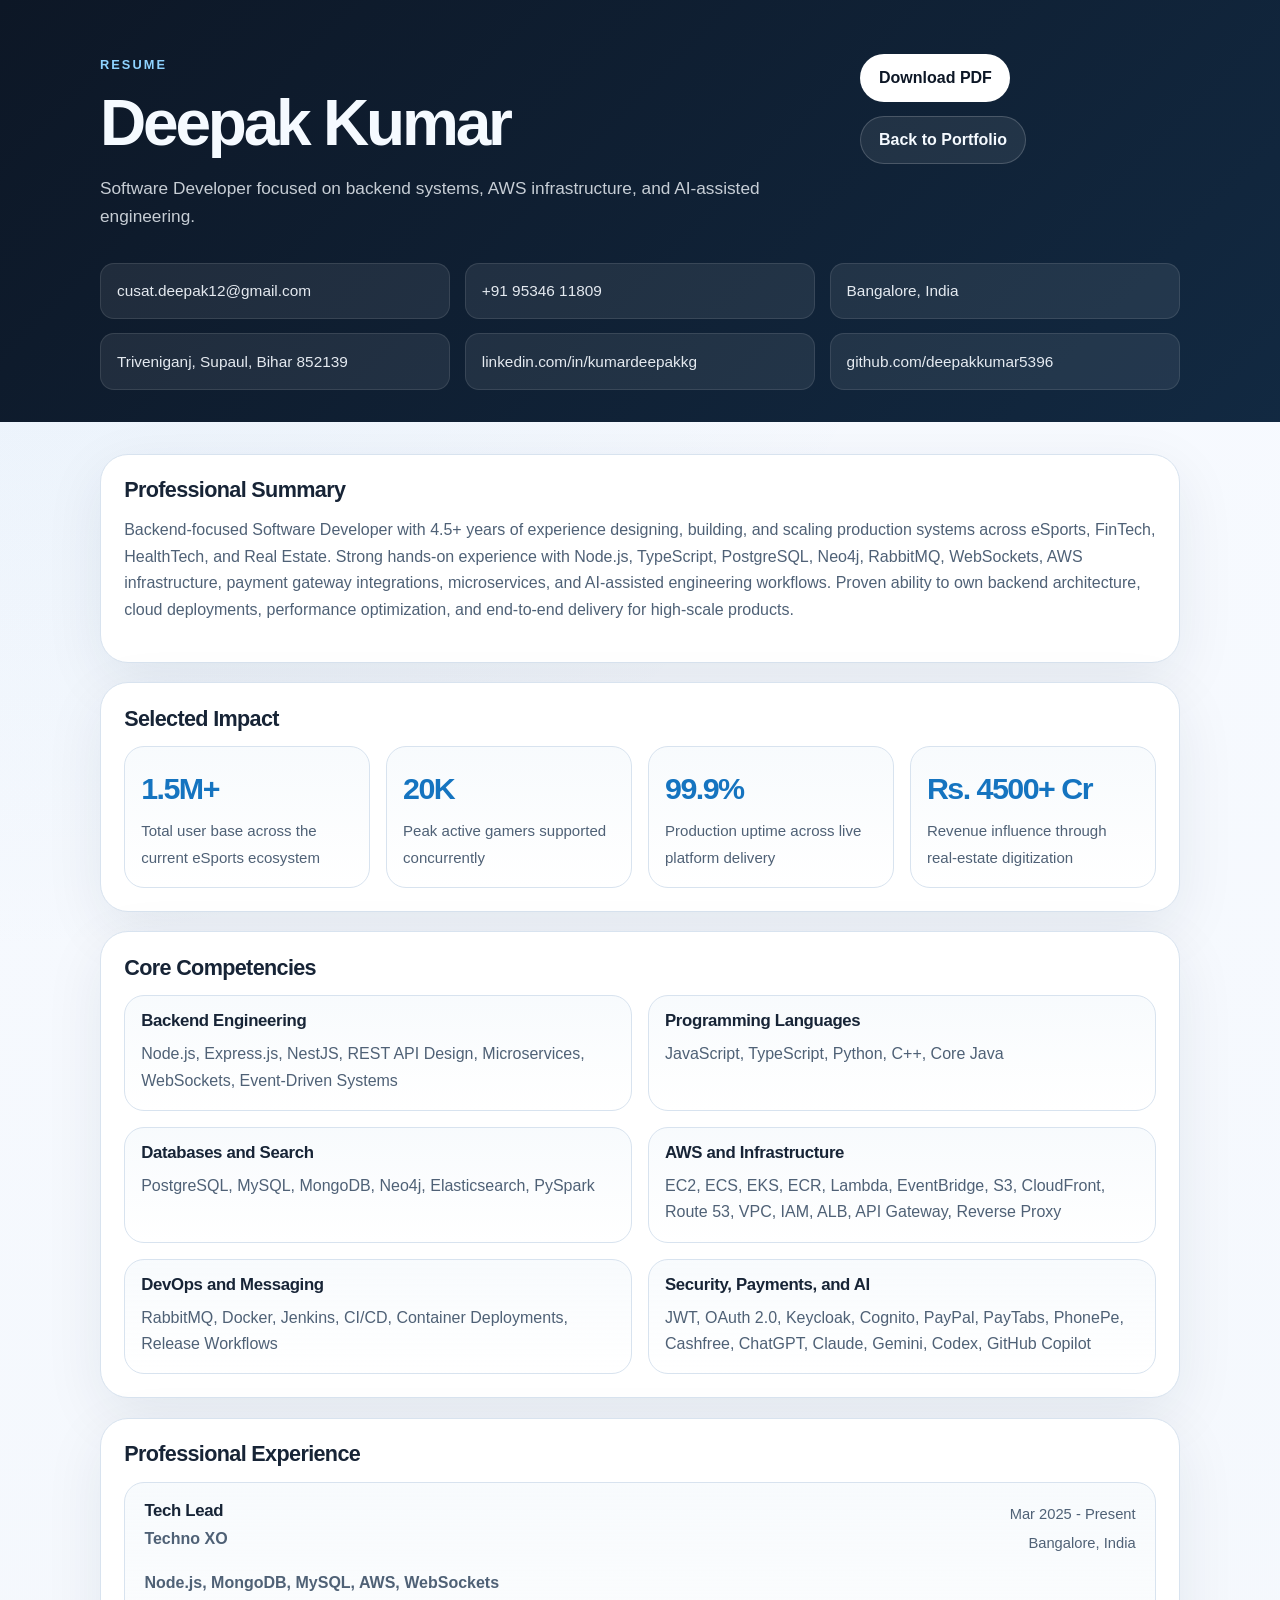
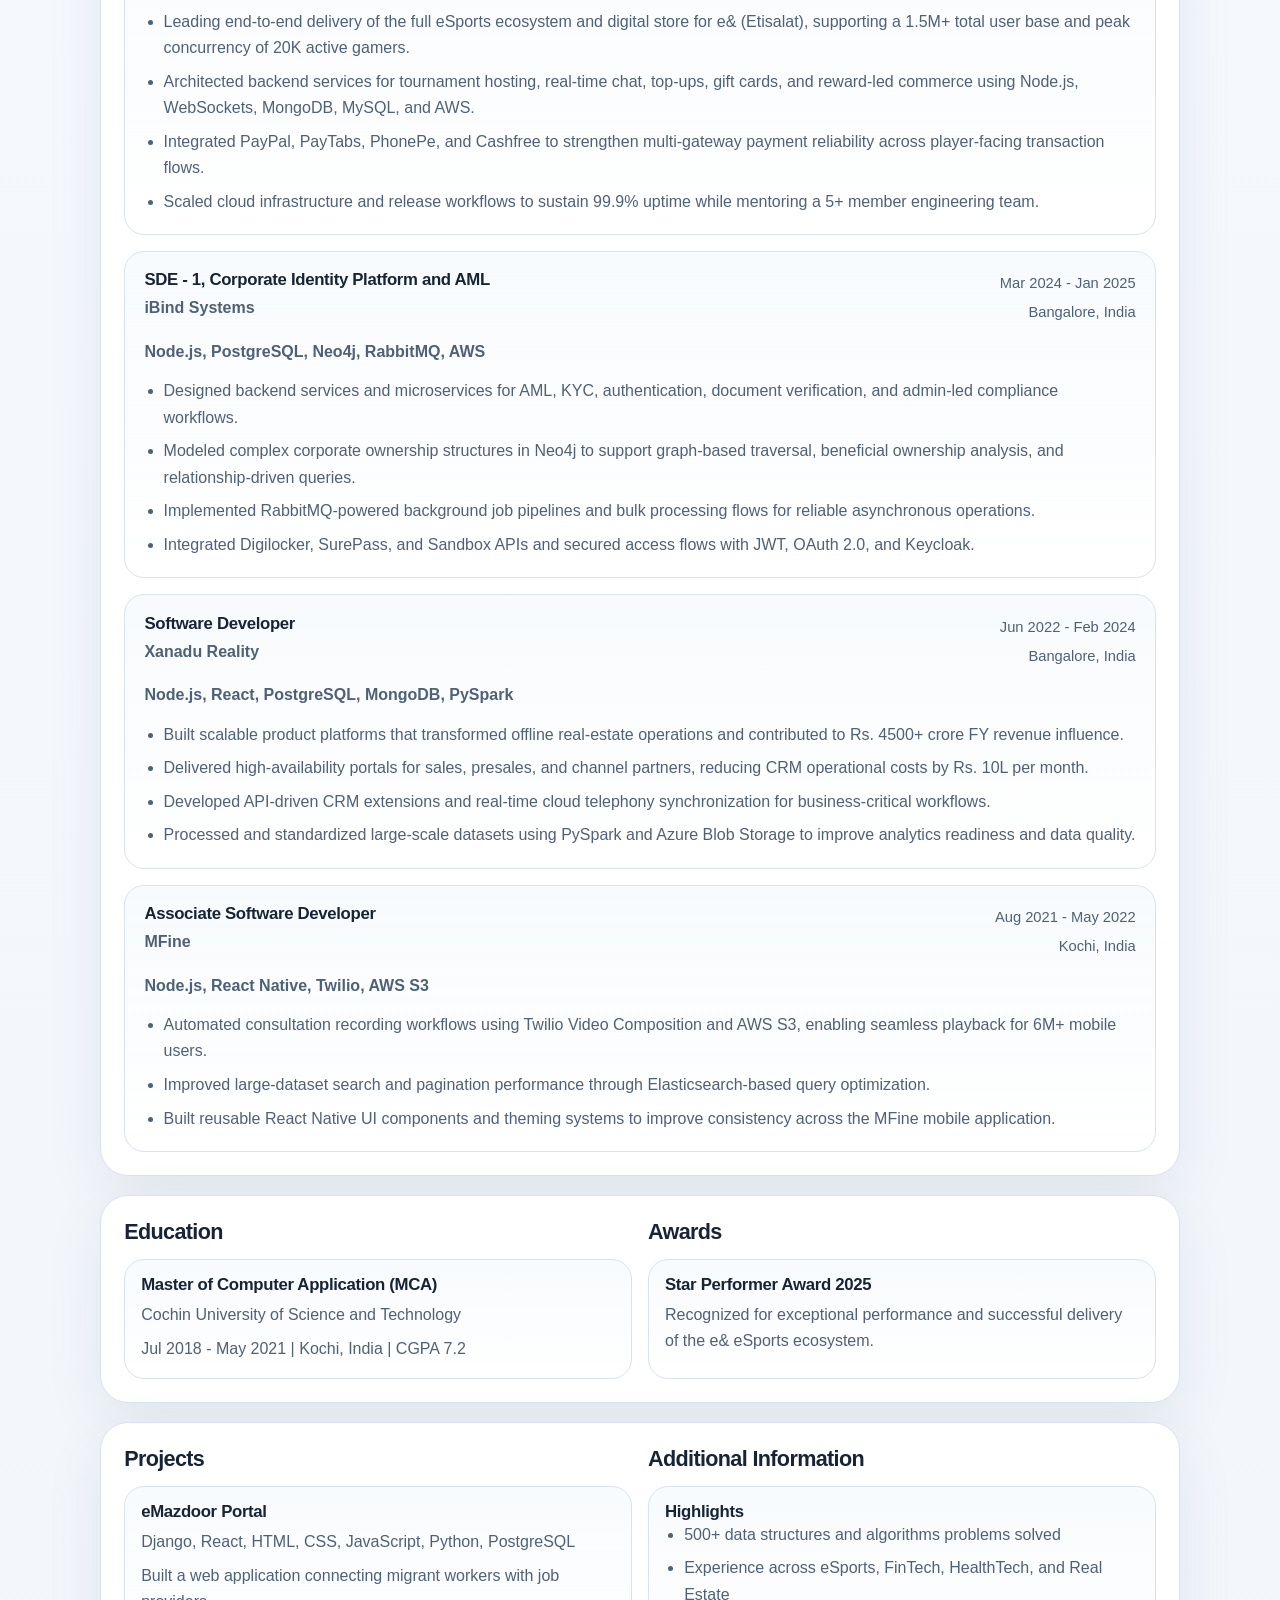
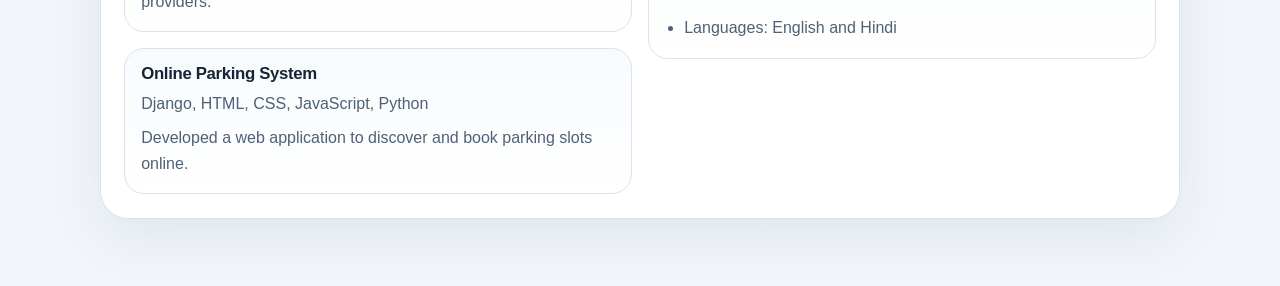
==== resume.html @ e050c7bc "Initial portfolio commit" ====
<!DOCTYPE html>
<html lang="en">
<head>
  <meta charset="UTF-8">
  <meta name="viewport" content="width=device-width, initial-scale=1.0">
  <title>Deepak Kumar Resume | Backend Developer | Node.js, AWS, Microservices</title>
  <meta
    name="description"
    content="Resume of Deepak Kumar, a backend-focused software developer with 4.5+ years of experience in Node.js, TypeScript, AWS, PostgreSQL, Neo4j, RabbitMQ, WebSockets, microservices, payments, and AI-assisted engineering workflows."
  >
  <meta
    name="keywords"
    content="Deepak Kumar resume, backend developer resume, Node.js developer, TypeScript developer, AWS engineer, microservices, PostgreSQL, Neo4j, RabbitMQ, WebSockets, Bangalore software developer, AI-assisted engineering"
  >
  <meta name="robots" content="index,follow">
  <meta name="theme-color" content="#0d1726">
  <meta property="og:title" content="Deepak Kumar Resume | Backend Developer | Node.js, AWS, Microservices">
  <meta
    property="og:description"
    content="Backend-focused software developer with 4.5+ years of experience across eSports, FinTech, HealthTech, and Real Estate."
  >
  <meta property="og:type" content="profile">
  <link rel="icon" type="image/svg+xml" href="favicon.svg">
  <link rel="stylesheet" href="resume.css">
  <script type="application/ld+json">
    {
      "@context": "https://schema.org",
      "@type": "Person",
      "name": "Deepak Kumar",
      "jobTitle": "Software Developer",
      "description": "Backend-focused software developer with 4.5+ years of experience in Node.js, AWS, PostgreSQL, Neo4j, RabbitMQ, WebSockets, microservices, payment systems, and AI-assisted engineering workflows.",
      "email": "mailto:cusat.deepak12@gmail.com",
      "telephone": "+91-9534611809",
      "address": {
        "@type": "PostalAddress",
        "addressLocality": "Triveniganj",
        "addressRegion": "Bihar",
        "postalCode": "852139",
        "addressCountry": "India"
      },
      "sameAs": [
        "https://www.linkedin.com/in/kumardeepakkg/",
        "https://github.com/deepakkumar5396"
      ],
      "knowsAbout": [
        "Node.js",
        "TypeScript",
        "AWS",
        "PostgreSQL",
        "Neo4j",
        "RabbitMQ",
        "WebSockets",
        "Microservices",
        "Payment Gateway Integration",
        "AI Developer Tools"
      ]
    }
  </script>
</head>
<body>
  <header class="resume-hero">
    <div class="shell">
      <div class="hero-top">
        <div>
          <p class="eyebrow">Resume</p>
          <h1>Deepak Kumar</h1>
          <p class="role-line">Software Developer focused on backend systems, AWS infrastructure, and AI-assisted engineering.</p>
        </div>

        <div class="hero-actions">
          <a class="button button-primary" href="Deepak_Kumar_Resume.pdf" download>Download PDF</a>
          <a class="button button-secondary" href="index.html">Back to Portfolio</a>
        </div>
      </div>

      <div class="contact-grid">
        <a href="mailto:cusat.deepak12@gmail.com">cusat.deepak12@gmail.com</a>
        <a href="tel:+919534611809">+91 95346 11809</a>
        <span>Bangalore, India</span>
        <span>Triveniganj, Supaul, Bihar 852139</span>
        <a href="https://www.linkedin.com/in/kumardeepakkg/" target="_blank" rel="noreferrer">linkedin.com/in/kumardeepakkg</a>
        <a href="https://github.com/deepakkumar5396" target="_blank" rel="noreferrer">github.com/deepakkumar5396</a>
      </div>
    </div>
  </header>

  <main class="shell resume-main">
    <section class="resume-section">
      <h2>Professional Summary</h2>
      <p>
        Backend-focused Software Developer with 4.5+ years of experience designing, building, and scaling production
        systems across eSports, FinTech, HealthTech, and Real Estate. Strong hands-on experience with Node.js,
        TypeScript, PostgreSQL, Neo4j, RabbitMQ, WebSockets, AWS infrastructure, payment gateway integrations,
        microservices, and AI-assisted engineering workflows. Proven ability to own backend architecture, cloud
        deployments, performance optimization, and end-to-end delivery for high-scale products.
      </p>
    </section>

    <section class="resume-section">
      <h2>Selected Impact</h2>
      <div class="impact-grid">
        <article class="impact-card">
          <strong>1.5M+</strong>
          <span>Total user base across the current eSports ecosystem</span>
        </article>
        <article class="impact-card">
          <strong>20K</strong>
          <span>Peak active gamers supported concurrently</span>
        </article>
        <article class="impact-card">
          <strong>99.9%</strong>
          <span>Production uptime across live platform delivery</span>
        </article>
        <article class="impact-card">
          <strong>Rs. 4500+ Cr</strong>
          <span>Revenue influence through real-estate digitization</span>
        </article>
      </div>
    </section>

    <section class="resume-section">
      <h2>Core Competencies</h2>
      <div class="competency-grid">
        <article>
          <h3>Backend Engineering</h3>
          <p>Node.js, Express.js, NestJS, REST API Design, Microservices, WebSockets, Event-Driven Systems</p>
        </article>
        <article>
          <h3>Programming Languages</h3>
          <p>JavaScript, TypeScript, Python, C++, Core Java</p>
        </article>
        <article>
          <h3>Databases and Search</h3>
          <p>PostgreSQL, MySQL, MongoDB, Neo4j, Elasticsearch, PySpark</p>
        </article>
        <article>
          <h3>AWS and Infrastructure</h3>
          <p>EC2, ECS, EKS, ECR, Lambda, EventBridge, S3, CloudFront, Route 53, VPC, IAM, ALB, API Gateway, Reverse Proxy</p>
        </article>
        <article>
          <h3>DevOps and Messaging</h3>
          <p>RabbitMQ, Docker, Jenkins, CI/CD, Container Deployments, Release Workflows</p>
        </article>
        <article>
          <h3>Security, Payments, and AI</h3>
          <p>JWT, OAuth 2.0, Keycloak, Cognito, PayPal, PayTabs, PhonePe, Cashfree, ChatGPT, Claude, Gemini, Codex, GitHub Copilot</p>
        </article>
      </div>
    </section>

    <section class="resume-section">
      <h2>Professional Experience</h2>

      <article class="role-card">
        <div class="role-head">
          <div>
            <h3>Tech Lead</h3>
            <p>Techno XO</p>
          </div>
          <div class="role-meta">
            <span>Mar 2025 - Present</span>
            <span>Bangalore, India</span>
          </div>
        </div>
        <p class="stack-line">Node.js, MongoDB, MySQL, AWS, WebSockets</p>
        <ul>
          <li>Leading end-to-end delivery of the full eSports ecosystem and digital store for e&amp; (Etisalat), supporting a 1.5M+ total user base and peak concurrency of 20K active gamers.</li>
          <li>Architected backend services for tournament hosting, real-time chat, top-ups, gift cards, and reward-led commerce using Node.js, WebSockets, MongoDB, MySQL, and AWS.</li>
          <li>Integrated PayPal, PayTabs, PhonePe, and Cashfree to strengthen multi-gateway payment reliability across player-facing transaction flows.</li>
          <li>Scaled cloud infrastructure and release workflows to sustain 99.9% uptime while mentoring a 5+ member engineering team.</li>
        </ul>
      </article>

      <article class="role-card">
        <div class="role-head">
          <div>
            <h3>SDE - 1, Corporate Identity Platform and AML</h3>
            <p>iBind Systems</p>
          </div>
          <div class="role-meta">
            <span>Mar 2024 - Jan 2025</span>
            <span>Bangalore, India</span>
          </div>
        </div>
        <p class="stack-line">Node.js, PostgreSQL, Neo4j, RabbitMQ, AWS</p>
        <ul>
          <li>Designed backend services and microservices for AML, KYC, authentication, document verification, and admin-led compliance workflows.</li>
          <li>Modeled complex corporate ownership structures in Neo4j to support graph-based traversal, beneficial ownership analysis, and relationship-driven queries.</li>
          <li>Implemented RabbitMQ-powered background job pipelines and bulk processing flows for reliable asynchronous operations.</li>
          <li>Integrated Digilocker, SurePass, and Sandbox APIs and secured access flows with JWT, OAuth 2.0, and Keycloak.</li>
        </ul>
      </article>

      <article class="role-card">
        <div class="role-head">
          <div>
            <h3>Software Developer</h3>
            <p>Xanadu Reality</p>
          </div>
          <div class="role-meta">
            <span>Jun 2022 - Feb 2024</span>
            <span>Bangalore, India</span>
          </div>
        </div>
        <p class="stack-line">Node.js, React, PostgreSQL, MongoDB, PySpark</p>
        <ul>
          <li>Built scalable product platforms that transformed offline real-estate operations and contributed to Rs. 4500+ crore FY revenue influence.</li>
          <li>Delivered high-availability portals for sales, presales, and channel partners, reducing CRM operational costs by Rs. 10L per month.</li>
          <li>Developed API-driven CRM extensions and real-time cloud telephony synchronization for business-critical workflows.</li>
          <li>Processed and standardized large-scale datasets using PySpark and Azure Blob Storage to improve analytics readiness and data quality.</li>
        </ul>
      </article>

      <article class="role-card">
        <div class="role-head">
          <div>
            <h3>Associate Software Developer</h3>
            <p>MFine</p>
          </div>
          <div class="role-meta">
            <span>Aug 2021 - May 2022</span>
            <span>Kochi, India</span>
          </div>
        </div>
        <p class="stack-line">Node.js, React Native, Twilio, AWS S3</p>
        <ul>
          <li>Automated consultation recording workflows using Twilio Video Composition and AWS S3, enabling seamless playback for 6M+ mobile users.</li>
          <li>Improved large-dataset search and pagination performance through Elasticsearch-based query optimization.</li>
          <li>Built reusable React Native UI components and theming systems to improve consistency across the MFine mobile application.</li>
        </ul>
      </article>
    </section>

    <section class="resume-section two-column">
      <article>
        <h2>Education</h2>
        <div class="mini-card">
          <h3>Master of Computer Application (MCA)</h3>
          <p>Cochin University of Science and Technology</p>
          <span>Jul 2018 - May 2021 | Kochi, India | CGPA 7.2</span>
        </div>
      </article>

      <article>
        <h2>Awards</h2>
        <div class="mini-card">
          <h3>Star Performer Award 2025</h3>
          <p>Recognized for exceptional performance and successful delivery of the e&amp; eSports ecosystem.</p>
        </div>
      </article>
    </section>

    <section class="resume-section two-column">
      <article>
        <h2>Projects</h2>
        <div class="mini-card">
          <h3>eMazdoor Portal</h3>
          <p>Django, React, HTML, CSS, JavaScript, Python, PostgreSQL</p>
          <span>Built a web application connecting migrant workers with job providers.</span>
        </div>
        <div class="mini-card">
          <h3>Online Parking System</h3>
          <p>Django, HTML, CSS, JavaScript, Python</p>
          <span>Developed a web application to discover and book parking slots online.</span>
        </div>
      </article>

      <article>
        <h2>Additional Information</h2>
        <div class="mini-card">
          <h3>Highlights</h3>
          <ul class="plain-list">
            <li>500+ data structures and algorithms problems solved</li>
            <li>Experience across eSports, FinTech, HealthTech, and Real Estate</li>
            <li>Languages: English and Hindi</li>
          </ul>
        </div>
      </article>
    </section>
  </main>
</body>
</html>
---- resume.css ----
:root {
  --bg: #f4f7fb;
  --surface: #ffffff;
  --surface-soft: #edf4fb;
  --text: #172436;
  --muted: #4f6176;
  --line: #d8e3ef;
  --accent: #1574c0;
  --accent-deep: #0d1726;
  --shadow: 0 18px 60px rgba(19, 37, 59, 0.08);
  --radius-lg: 28px;
  --radius-md: 20px;
  --radius-sm: 14px;
  --shell: min(1080px, calc(100vw - 32px));
}

* {
  box-sizing: border-box;
}

html {
  scroll-behavior: smooth;
}

body {
  margin: 0;
  min-width: 320px;
  background:
    radial-gradient(circle at top left, rgba(21, 116, 192, 0.08), transparent 26%),
    linear-gradient(180deg, #f7faff 0%, #f2f6fb 100%);
  color: var(--text);
  font-family: "Inter", "Segoe UI", Arial, sans-serif;
  line-height: 1.65;
}

a {
  color: inherit;
  text-decoration: none;
}

.shell {
  width: var(--shell);
  margin: 0 auto;
}

.resume-hero {
  padding: 3.4rem 0 2rem;
  background:
    linear-gradient(135deg, rgba(13, 23, 38, 0.98), rgba(18, 42, 67, 0.94)),
    var(--accent-deep);
  color: #f5faff;
}

.hero-top {
  display: flex;
  align-items: flex-start;
  justify-content: space-between;
  gap: 1.4rem;
}

.eyebrow {
  margin: 0 0 0.75rem;
  color: #8fd3ff;
  font-size: 0.8rem;
  font-weight: 700;
  letter-spacing: 0.16em;
  text-transform: uppercase;
}

h1,
h2,
h3 {
  margin: 0;
  line-height: 1.1;
}

h1 {
  font-size: clamp(2.5rem, 5vw, 4.3rem);
  letter-spacing: -0.05em;
}

h2 {
  margin-bottom: 1rem;
  font-size: 1.35rem;
  letter-spacing: -0.03em;
}

h3 {
  font-size: 1.05rem;
  letter-spacing: -0.02em;
}

.role-line {
  max-width: 52rem;
  margin: 1rem 0 0;
  color: rgba(245, 250, 255, 0.8);
  font-size: 1.08rem;
}

.hero-actions {
  display: flex;
  flex-wrap: wrap;
  gap: 0.85rem;
}

.button {
  display: inline-flex;
  align-items: center;
  justify-content: center;
  min-height: 48px;
  padding: 0 1.1rem;
  border-radius: 999px;
  border: 1px solid transparent;
  font-weight: 700;
  transition: transform 180ms ease, box-shadow 180ms ease, background 180ms ease;
}

.button:hover,
.button:focus-visible {
  transform: translateY(-2px);
  box-shadow: 0 12px 24px rgba(0, 0, 0, 0.18);
}

.button-primary {
  background: #ffffff;
  color: var(--accent-deep);
}

.button-secondary {
  background: rgba(255, 255, 255, 0.08);
  border-color: rgba(255, 255, 255, 0.18);
  color: #f5faff;
}

.contact-grid {
  display: grid;
  grid-template-columns: repeat(3, minmax(0, 1fr));
  gap: 0.9rem;
  margin-top: 2rem;
}

.contact-grid a,
.contact-grid span {
  padding: 0.9rem 1rem;
  border-radius: var(--radius-sm);
  background: rgba(255, 255, 255, 0.08);
  color: rgba(245, 250, 255, 0.92);
  border: 1px solid rgba(255, 255, 255, 0.1);
  font-size: 0.96rem;
}

.resume-main {
  padding: 2rem 0 3rem;
}

.resume-section {
  margin-bottom: 1.2rem;
  padding: 1.45rem;
  border-radius: var(--radius-lg);
  background: var(--surface);
  border: 1px solid var(--line);
  box-shadow: var(--shadow);
}

.resume-section p,
.resume-section li,
.mini-card span {
  color: var(--muted);
}

.impact-grid,
.competency-grid,
.two-column {
  display: grid;
  gap: 1rem;
}

.impact-grid {
  grid-template-columns: repeat(4, minmax(0, 1fr));
}

.impact-card,
.mini-card,
.competency-grid article,
.role-card {
  border: 1px solid var(--line);
  border-radius: var(--radius-md);
  background: linear-gradient(180deg, rgba(21, 116, 192, 0.03), rgba(255, 255, 255, 1));
}

.impact-card {
  padding: 1rem;
}

.impact-card strong {
  display: block;
  margin-bottom: 0.3rem;
  color: var(--accent);
  font-size: 1.9rem;
  letter-spacing: -0.05em;
}

.impact-card span {
  color: var(--muted);
  font-size: 0.94rem;
}

.competency-grid {
  grid-template-columns: repeat(2, minmax(0, 1fr));
}

.competency-grid article {
  padding: 1rem;
}

.competency-grid p {
  margin: 0.65rem 0 0;
}

.role-card {
  padding: 1.2rem;
}

.role-card + .role-card {
  margin-top: 1rem;
}

.role-head {
  display: flex;
  align-items: flex-start;
  justify-content: space-between;
  gap: 1rem;
}

.role-head p {
  margin: 0.35rem 0 0;
  color: var(--muted);
  font-weight: 600;
}

.role-meta {
  display: grid;
  gap: 0.3rem;
  justify-items: end;
  color: var(--muted);
  font-size: 0.92rem;
}

.stack-line {
  margin: 0.9rem 0 0.8rem;
  color: var(--accent);
  font-weight: 700;
}

.role-card ul,
.plain-list {
  margin: 0;
  padding-left: 1.2rem;
}

.role-card li + li,
.plain-list li + li {
  margin-top: 0.45rem;
}

.two-column {
  grid-template-columns: repeat(2, minmax(0, 1fr));
}

.mini-card {
  padding: 1rem;
}

.mini-card + .mini-card {
  margin-top: 1rem;
}

.mini-card p {
  margin: 0.45rem 0;
}

@media (max-width: 900px) {
  .hero-top,
  .role-head {
    flex-direction: column;
  }

  .role-meta {
    justify-items: start;
  }

  .contact-grid,
  .impact-grid,
  .competency-grid,
  .two-column {
    grid-template-columns: 1fr;
  }
}

@media (max-width: 640px) {
  .resume-hero {
    padding-top: 2.5rem;
  }

  .resume-section {
    padding: 1.15rem;
    border-radius: 22px;
  }

  .button,
  .hero-actions {
    width: 100%;
  }
}

@media print {
  body {
    background: #ffffff;
  }

  .resume-hero {
    padding: 1.2rem 0 1rem;
  }

  .hero-actions {
    display: none;
  }

  .resume-section,
  .impact-card,
  .mini-card,
  .competency-grid article,
  .role-card,
  .contact-grid a,
  .contact-grid span {
    box-shadow: none;
    border-color: #d9d9d9;
  }
}
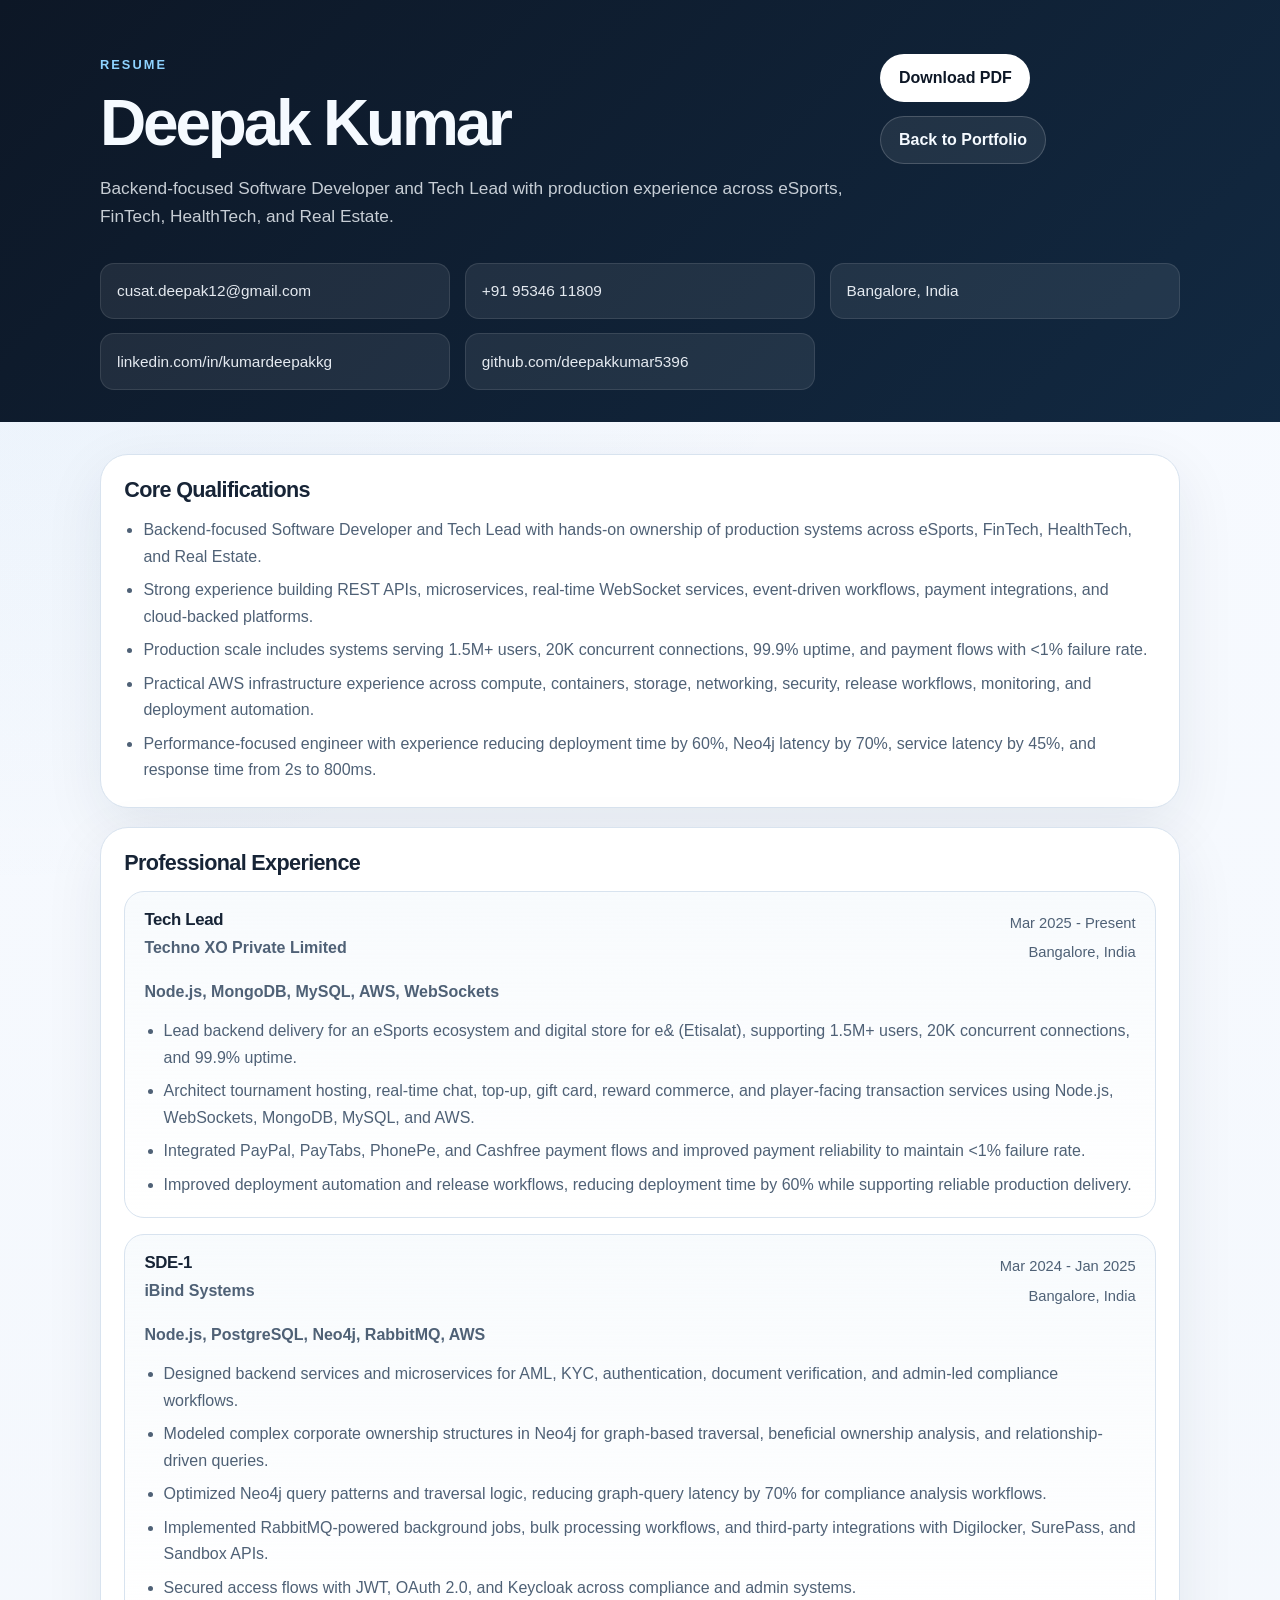
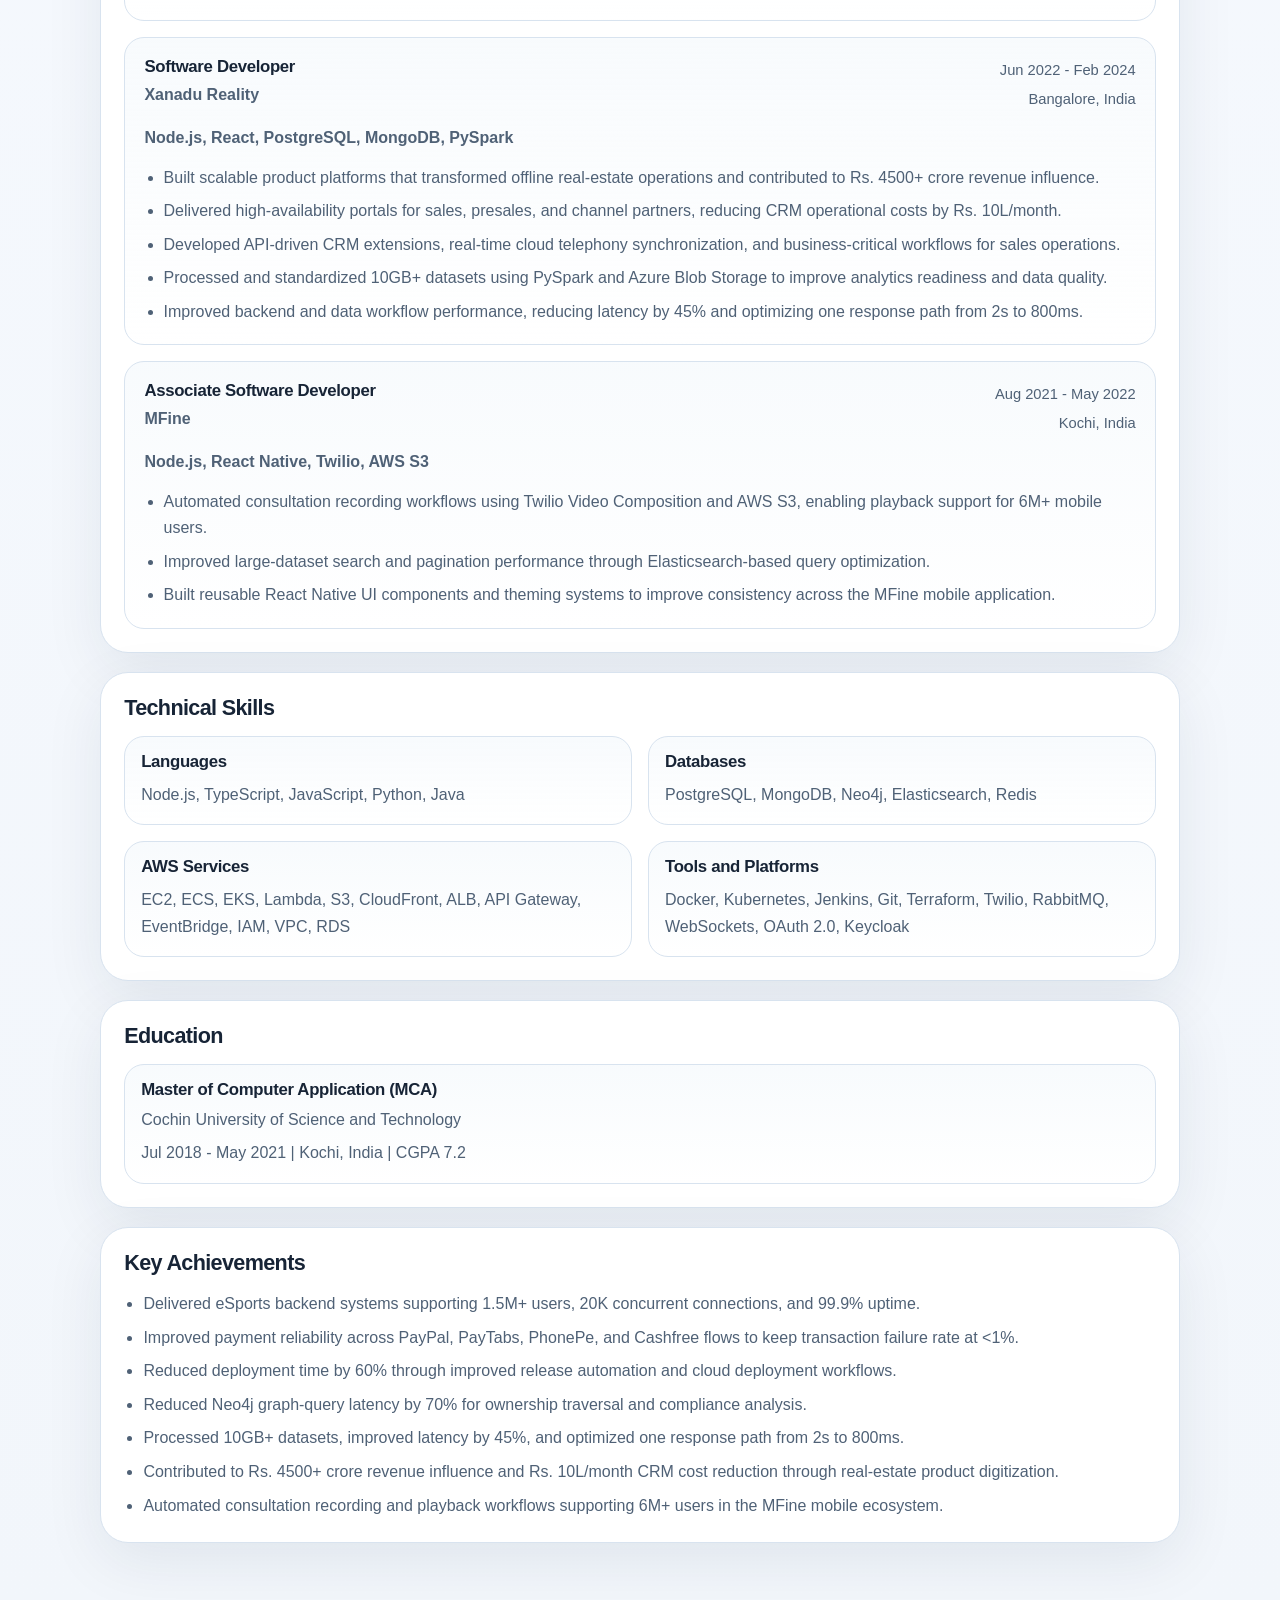
==== commit 18c71f19: "Deploy latest portfolio" ====
--- a/resume.html
+++ b/resume.html
@@ -3,21 +3,21 @@
 <head>
   <meta charset="UTF-8">
   <meta name="viewport" content="width=device-width, initial-scale=1.0">
-  <title>Deepak Kumar Resume | Backend Developer | Node.js, AWS, Microservices</title>
+  <title>Deepak Kumar Resume | Backend Software Developer | Node.js, AWS, Microservices</title>
   <meta
     name="description"
-    content="Resume of Deepak Kumar, a backend-focused software developer with 4.5+ years of experience in Node.js, TypeScript, AWS, PostgreSQL, Neo4j, RabbitMQ, WebSockets, microservices, payments, and AI-assisted engineering workflows."
+    content="ATS-style resume of Deepak Kumar, a backend-focused software developer and Tech Lead with experience in Node.js, TypeScript, AWS, PostgreSQL, Neo4j, RabbitMQ, WebSockets, microservices, payments, API integrations, and production systems."
   >
   <meta
     name="keywords"
-    content="Deepak Kumar resume, backend developer resume, Node.js developer, TypeScript developer, AWS engineer, microservices, PostgreSQL, Neo4j, RabbitMQ, WebSockets, Bangalore software developer, AI-assisted engineering"
+    content="Deepak Kumar resume, backend developer resume, SDE resume, Node.js developer, TypeScript developer, AWS engineer, microservices, PostgreSQL, Neo4j, RabbitMQ, WebSockets, Bangalore software developer"
   >
   <meta name="robots" content="index,follow">
   <meta name="theme-color" content="#0d1726">
-  <meta property="og:title" content="Deepak Kumar Resume | Backend Developer | Node.js, AWS, Microservices">
+  <meta property="og:title" content="Deepak Kumar Resume | Backend Software Developer | Node.js, AWS, Microservices">
   <meta
     property="og:description"
-    content="Backend-focused software developer with 4.5+ years of experience across eSports, FinTech, HealthTech, and Real Estate."
+    content="Backend-focused software developer and Tech Lead with ATS-ready experience across eSports, FinTech, HealthTech, and Real Estate."
   >
   <meta property="og:type" content="profile">
   <link rel="icon" type="image/svg+xml" href="favicon.svg">
@@ -27,15 +27,14 @@
       "@context": "https://schema.org",
       "@type": "Person",
       "name": "Deepak Kumar",
-      "jobTitle": "Software Developer",
-      "description": "Backend-focused software developer with 4.5+ years of experience in Node.js, AWS, PostgreSQL, Neo4j, RabbitMQ, WebSockets, microservices, payment systems, and AI-assisted engineering workflows.",
+      "jobTitle": "Tech Lead",
+      "description": "Backend-focused software developer and Tech Lead with experience in Node.js, AWS, PostgreSQL, Neo4j, RabbitMQ, WebSockets, microservices, payment systems, API integrations, and production systems.",
       "email": "mailto:cusat.deepak12@gmail.com",
       "telephone": "+91-9534611809",
       "address": {
         "@type": "PostalAddress",
-        "addressLocality": "Triveniganj",
-        "addressRegion": "Bihar",
-        "postalCode": "852139",
+        "addressLocality": "Bangalore",
+        "addressRegion": "Karnataka",
         "addressCountry": "India"
       },
       "sameAs": [
@@ -52,7 +51,7 @@
         "WebSockets",
         "Microservices",
         "Payment Gateway Integration",
-        "AI Developer Tools"
+        "Data Structures and Algorithms"
       ]
     }
   </script>
@@ -64,7 +63,7 @@
         <div>
           <p class="eyebrow">Resume</p>
           <h1>Deepak Kumar</h1>
-          <p class="role-line">Software Developer focused on backend systems, AWS infrastructure, and AI-assisted engineering.</p>
+          <p class="role-line">Backend-focused Software Developer and Tech Lead with production experience across eSports, FinTech, HealthTech, and Real Estate.</p>
         </div>
 
         <div class="hero-actions">
@@ -77,7 +76,6 @@
         <a href="mailto:cusat.deepak12@gmail.com">cusat.deepak12@gmail.com</a>
         <a href="tel:+919534611809">+91 95346 11809</a>
         <span>Bangalore, India</span>
-        <span>Triveniganj, Supaul, Bihar 852139</span>
         <a href="https://www.linkedin.com/in/kumardeepakkg/" target="_blank" rel="noreferrer">linkedin.com/in/kumardeepakkg</a>
         <a href="https://github.com/deepakkumar5396" target="_blank" rel="noreferrer">github.com/deepakkumar5396</a>
       </div>
@@ -86,66 +84,14 @@
 
   <main class="shell resume-main">
     <section class="resume-section">
-      <h2>Professional Summary</h2>
-      <p>
-        Backend-focused Software Developer with 4.5+ years of experience designing, building, and scaling production
-        systems across eSports, FinTech, HealthTech, and Real Estate. Strong hands-on experience with Node.js,
-        TypeScript, PostgreSQL, Neo4j, RabbitMQ, WebSockets, AWS infrastructure, payment gateway integrations,
-        microservices, and AI-assisted engineering workflows. Proven ability to own backend architecture, cloud
-        deployments, performance optimization, and end-to-end delivery for high-scale products.
-      </p>
-    </section>
-
-    <section class="resume-section">
-      <h2>Selected Impact</h2>
-      <div class="impact-grid">
-        <article class="impact-card">
-          <strong>1.5M+</strong>
-          <span>Total user base across the current eSports ecosystem</span>
-        </article>
-        <article class="impact-card">
-          <strong>20K</strong>
-          <span>Peak active gamers supported concurrently</span>
-        </article>
-        <article class="impact-card">
-          <strong>99.9%</strong>
-          <span>Production uptime across live platform delivery</span>
-        </article>
-        <article class="impact-card">
-          <strong>Rs. 4500+ Cr</strong>
-          <span>Revenue influence through real-estate digitization</span>
-        </article>
-      </div>
-    </section>
-
-    <section class="resume-section">
-      <h2>Core Competencies</h2>
-      <div class="competency-grid">
-        <article>
-          <h3>Backend Engineering</h3>
-          <p>Node.js, Express.js, NestJS, REST API Design, Microservices, WebSockets, Event-Driven Systems</p>
-        </article>
-        <article>
-          <h3>Programming Languages</h3>
-          <p>JavaScript, TypeScript, Python, C++, Core Java</p>
-        </article>
-        <article>
-          <h3>Databases and Search</h3>
-          <p>PostgreSQL, MySQL, MongoDB, Neo4j, Elasticsearch, PySpark</p>
-        </article>
-        <article>
-          <h3>AWS and Infrastructure</h3>
-          <p>EC2, ECS, EKS, ECR, Lambda, EventBridge, S3, CloudFront, Route 53, VPC, IAM, ALB, API Gateway, Reverse Proxy</p>
-        </article>
-        <article>
-          <h3>DevOps and Messaging</h3>
-          <p>RabbitMQ, Docker, Jenkins, CI/CD, Container Deployments, Release Workflows</p>
-        </article>
-        <article>
-          <h3>Security, Payments, and AI</h3>
-          <p>JWT, OAuth 2.0, Keycloak, Cognito, PayPal, PayTabs, PhonePe, Cashfree, ChatGPT, Claude, Gemini, Codex, GitHub Copilot</p>
-        </article>
-      </div>
+      <h2>Core Qualifications</h2>
+      <ul class="plain-list">
+        <li>Backend-focused Software Developer and Tech Lead with hands-on ownership of production systems across eSports, FinTech, HealthTech, and Real Estate.</li>
+        <li>Strong experience building REST APIs, microservices, real-time WebSocket services, event-driven workflows, payment integrations, and cloud-backed platforms.</li>
+        <li>Production scale includes systems serving 1.5M+ users, 20K concurrent connections, 99.9% uptime, and payment flows with &lt;1% failure rate.</li>
+        <li>Practical AWS infrastructure experience across compute, containers, storage, networking, security, release workflows, monitoring, and deployment automation.</li>
+        <li>Performance-focused engineer with experience reducing deployment time by 60%, Neo4j latency by 70%, service latency by 45%, and response time from 2s to 800ms.</li>
+      </ul>
     </section>
 
     <section class="resume-section">
@@ -155,7 +101,7 @@
         <div class="role-head">
           <div>
             <h3>Tech Lead</h3>
-            <p>Techno XO</p>
+            <p>Techno XO Private Limited</p>
           </div>
           <div class="role-meta">
             <span>Mar 2025 - Present</span>
@@ -164,17 +110,17 @@
         </div>
         <p class="stack-line">Node.js, MongoDB, MySQL, AWS, WebSockets</p>
         <ul>
-          <li>Leading end-to-end delivery of the full eSports ecosystem and digital store for e&amp; (Etisalat), supporting a 1.5M+ total user base and peak concurrency of 20K active gamers.</li>
-          <li>Architected backend services for tournament hosting, real-time chat, top-ups, gift cards, and reward-led commerce using Node.js, WebSockets, MongoDB, MySQL, and AWS.</li>
-          <li>Integrated PayPal, PayTabs, PhonePe, and Cashfree to strengthen multi-gateway payment reliability across player-facing transaction flows.</li>
-          <li>Scaled cloud infrastructure and release workflows to sustain 99.9% uptime while mentoring a 5+ member engineering team.</li>
-        </ul>
-      </article>
-
-      <article class="role-card">
-        <div class="role-head">
-          <div>
-            <h3>SDE - 1, Corporate Identity Platform and AML</h3>
+          <li>Lead backend delivery for an eSports ecosystem and digital store for e&amp; (Etisalat), supporting 1.5M+ users, 20K concurrent connections, and 99.9% uptime.</li>
+          <li>Architect tournament hosting, real-time chat, top-up, gift card, reward commerce, and player-facing transaction services using Node.js, WebSockets, MongoDB, MySQL, and AWS.</li>
+          <li>Integrated PayPal, PayTabs, PhonePe, and Cashfree payment flows and improved payment reliability to maintain &lt;1% failure rate.</li>
+          <li>Improved deployment automation and release workflows, reducing deployment time by 60% while supporting reliable production delivery.</li>
+        </ul>
+      </article>
+
+      <article class="role-card">
+        <div class="role-head">
+          <div>
+            <h3>SDE-1</h3>
             <p>iBind Systems</p>
           </div>
           <div class="role-meta">
@@ -185,9 +131,10 @@
         <p class="stack-line">Node.js, PostgreSQL, Neo4j, RabbitMQ, AWS</p>
         <ul>
           <li>Designed backend services and microservices for AML, KYC, authentication, document verification, and admin-led compliance workflows.</li>
-          <li>Modeled complex corporate ownership structures in Neo4j to support graph-based traversal, beneficial ownership analysis, and relationship-driven queries.</li>
-          <li>Implemented RabbitMQ-powered background job pipelines and bulk processing flows for reliable asynchronous operations.</li>
-          <li>Integrated Digilocker, SurePass, and Sandbox APIs and secured access flows with JWT, OAuth 2.0, and Keycloak.</li>
+          <li>Modeled complex corporate ownership structures in Neo4j for graph-based traversal, beneficial ownership analysis, and relationship-driven queries.</li>
+          <li>Optimized Neo4j query patterns and traversal logic, reducing graph-query latency by 70% for compliance analysis workflows.</li>
+          <li>Implemented RabbitMQ-powered background jobs, bulk processing workflows, and third-party integrations with Digilocker, SurePass, and Sandbox APIs.</li>
+          <li>Secured access flows with JWT, OAuth 2.0, and Keycloak across compliance and admin systems.</li>
         </ul>
       </article>
 
@@ -204,10 +151,11 @@
         </div>
         <p class="stack-line">Node.js, React, PostgreSQL, MongoDB, PySpark</p>
         <ul>
-          <li>Built scalable product platforms that transformed offline real-estate operations and contributed to Rs. 4500+ crore FY revenue influence.</li>
-          <li>Delivered high-availability portals for sales, presales, and channel partners, reducing CRM operational costs by Rs. 10L per month.</li>
-          <li>Developed API-driven CRM extensions and real-time cloud telephony synchronization for business-critical workflows.</li>
-          <li>Processed and standardized large-scale datasets using PySpark and Azure Blob Storage to improve analytics readiness and data quality.</li>
+          <li>Built scalable product platforms that transformed offline real-estate operations and contributed to Rs. 4500+ crore revenue influence.</li>
+          <li>Delivered high-availability portals for sales, presales, and channel partners, reducing CRM operational costs by Rs. 10L/month.</li>
+          <li>Developed API-driven CRM extensions, real-time cloud telephony synchronization, and business-critical workflows for sales operations.</li>
+          <li>Processed and standardized 10GB+ datasets using PySpark and Azure Blob Storage to improve analytics readiness and data quality.</li>
+          <li>Improved backend and data workflow performance, reducing latency by 45% and optimizing one response path from 2s to 800ms.</li>
         </ul>
       </article>
 
@@ -224,58 +172,55 @@
         </div>
         <p class="stack-line">Node.js, React Native, Twilio, AWS S3</p>
         <ul>
-          <li>Automated consultation recording workflows using Twilio Video Composition and AWS S3, enabling seamless playback for 6M+ mobile users.</li>
+          <li>Automated consultation recording workflows using Twilio Video Composition and AWS S3, enabling playback support for 6M+ mobile users.</li>
           <li>Improved large-dataset search and pagination performance through Elasticsearch-based query optimization.</li>
           <li>Built reusable React Native UI components and theming systems to improve consistency across the MFine mobile application.</li>
         </ul>
       </article>
     </section>
 
-    <section class="resume-section two-column">
-      <article>
-        <h2>Education</h2>
-        <div class="mini-card">
-          <h3>Master of Computer Application (MCA)</h3>
-          <p>Cochin University of Science and Technology</p>
-          <span>Jul 2018 - May 2021 | Kochi, India | CGPA 7.2</span>
-        </div>
-      </article>
-
-      <article>
-        <h2>Awards</h2>
-        <div class="mini-card">
-          <h3>Star Performer Award 2025</h3>
-          <p>Recognized for exceptional performance and successful delivery of the e&amp; eSports ecosystem.</p>
-        </div>
-      </article>
-    </section>
-
-    <section class="resume-section two-column">
-      <article>
-        <h2>Projects</h2>
-        <div class="mini-card">
-          <h3>eMazdoor Portal</h3>
-          <p>Django, React, HTML, CSS, JavaScript, Python, PostgreSQL</p>
-          <span>Built a web application connecting migrant workers with job providers.</span>
-        </div>
-        <div class="mini-card">
-          <h3>Online Parking System</h3>
-          <p>Django, HTML, CSS, JavaScript, Python</p>
-          <span>Developed a web application to discover and book parking slots online.</span>
-        </div>
-      </article>
-
-      <article>
-        <h2>Additional Information</h2>
-        <div class="mini-card">
-          <h3>Highlights</h3>
-          <ul class="plain-list">
-            <li>500+ data structures and algorithms problems solved</li>
-            <li>Experience across eSports, FinTech, HealthTech, and Real Estate</li>
-            <li>Languages: English and Hindi</li>
-          </ul>
-        </div>
-      </article>
+    <section class="resume-section">
+      <h2>Technical Skills</h2>
+      <div class="competency-grid">
+        <article>
+          <h3>Languages</h3>
+          <p>Node.js, TypeScript, JavaScript, Python, Java</p>
+        </article>
+        <article>
+          <h3>Databases</h3>
+          <p>PostgreSQL, MongoDB, Neo4j, Elasticsearch, Redis</p>
+        </article>
+        <article>
+          <h3>AWS Services</h3>
+          <p>EC2, ECS, EKS, Lambda, S3, CloudFront, ALB, API Gateway, EventBridge, IAM, VPC, RDS</p>
+        </article>
+        <article>
+          <h3>Tools and Platforms</h3>
+          <p>Docker, Kubernetes, Jenkins, Git, Terraform, Twilio, RabbitMQ, WebSockets, OAuth 2.0, Keycloak</p>
+        </article>
+      </div>
+    </section>
+
+    <section class="resume-section">
+      <h2>Education</h2>
+      <div class="mini-card">
+        <h3>Master of Computer Application (MCA)</h3>
+        <p>Cochin University of Science and Technology</p>
+        <span>Jul 2018 - May 2021 | Kochi, India | CGPA 7.2</span>
+      </div>
+    </section>
+
+    <section class="resume-section">
+      <h2>Key Achievements</h2>
+      <ul class="plain-list">
+        <li>Delivered eSports backend systems supporting 1.5M+ users, 20K concurrent connections, and 99.9% uptime.</li>
+        <li>Improved payment reliability across PayPal, PayTabs, PhonePe, and Cashfree flows to keep transaction failure rate at &lt;1%.</li>
+        <li>Reduced deployment time by 60% through improved release automation and cloud deployment workflows.</li>
+        <li>Reduced Neo4j graph-query latency by 70% for ownership traversal and compliance analysis.</li>
+        <li>Processed 10GB+ datasets, improved latency by 45%, and optimized one response path from 2s to 800ms.</li>
+        <li>Contributed to Rs. 4500+ crore revenue influence and Rs. 10L/month CRM cost reduction through real-estate product digitization.</li>
+        <li>Automated consultation recording and playback workflows supporting 6M+ users in the MFine mobile ecosystem.</li>
+      </ul>
     </section>
   </main>
 </body>
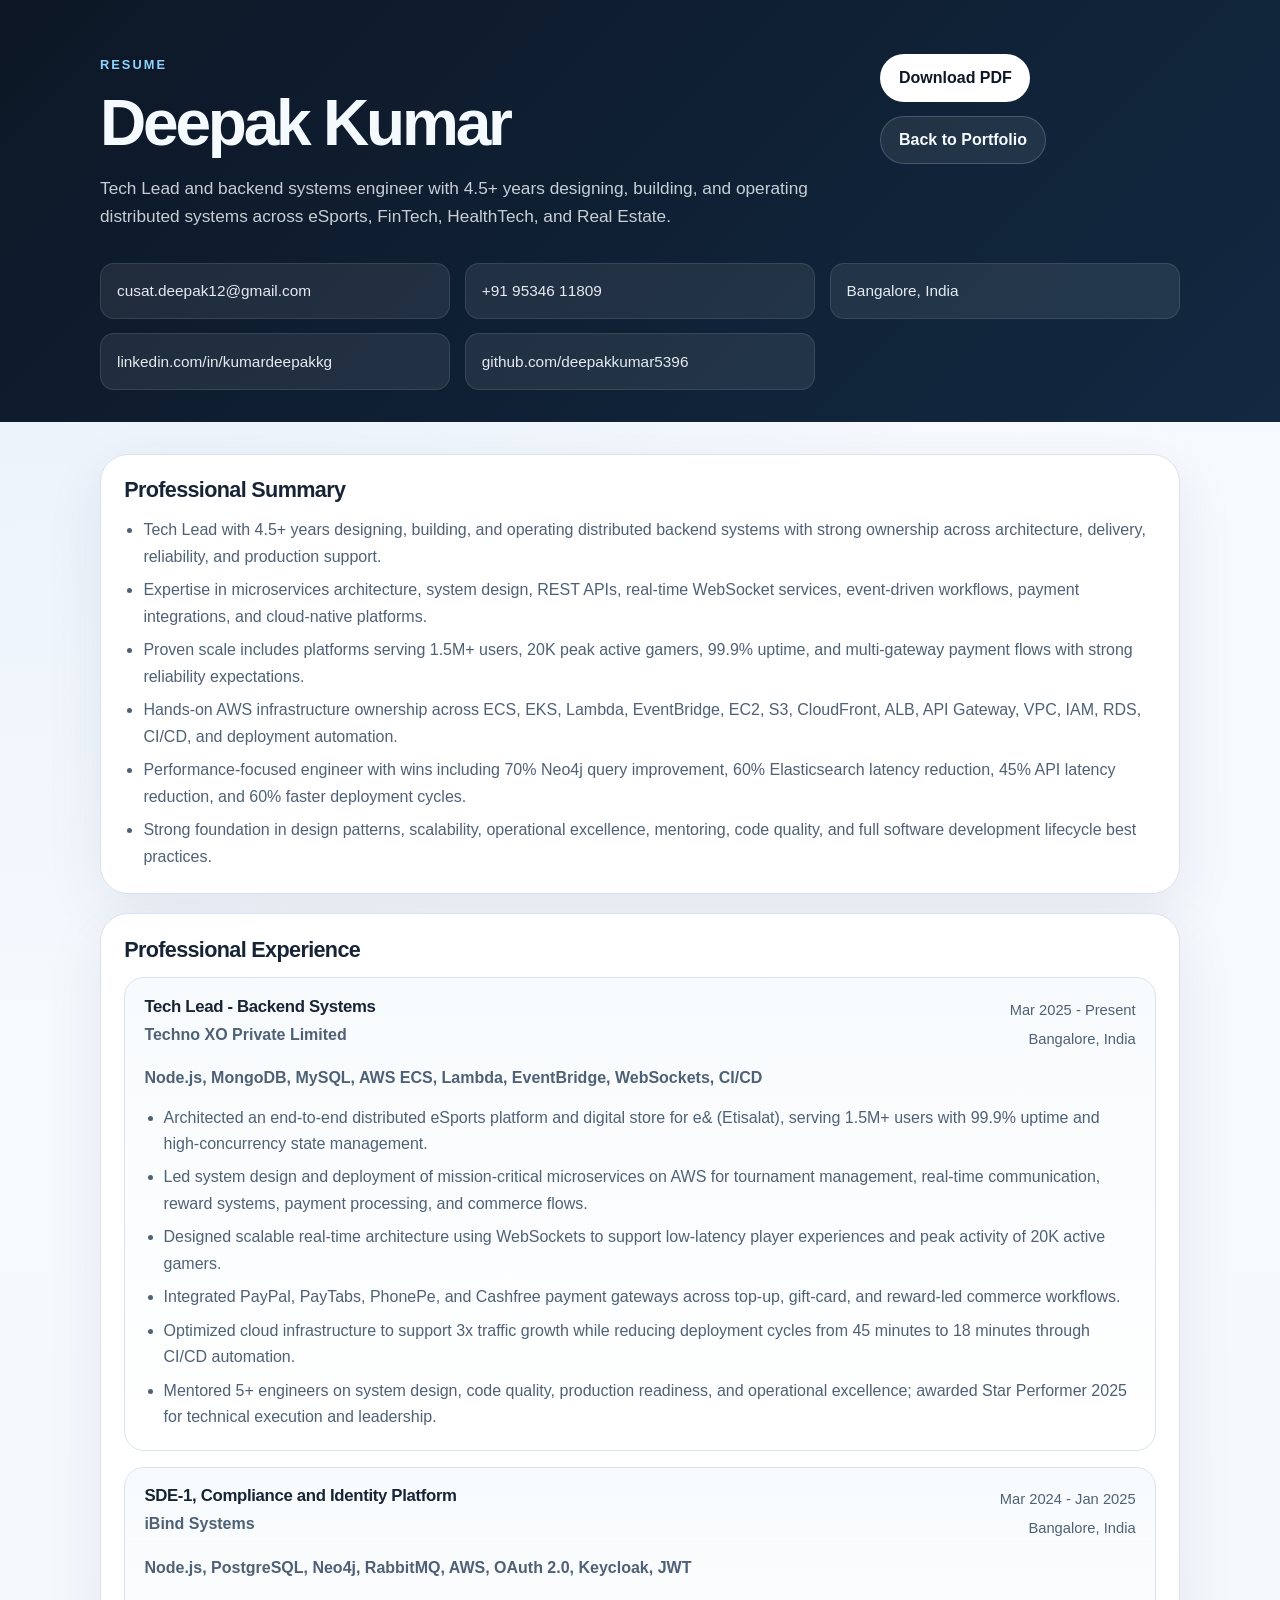
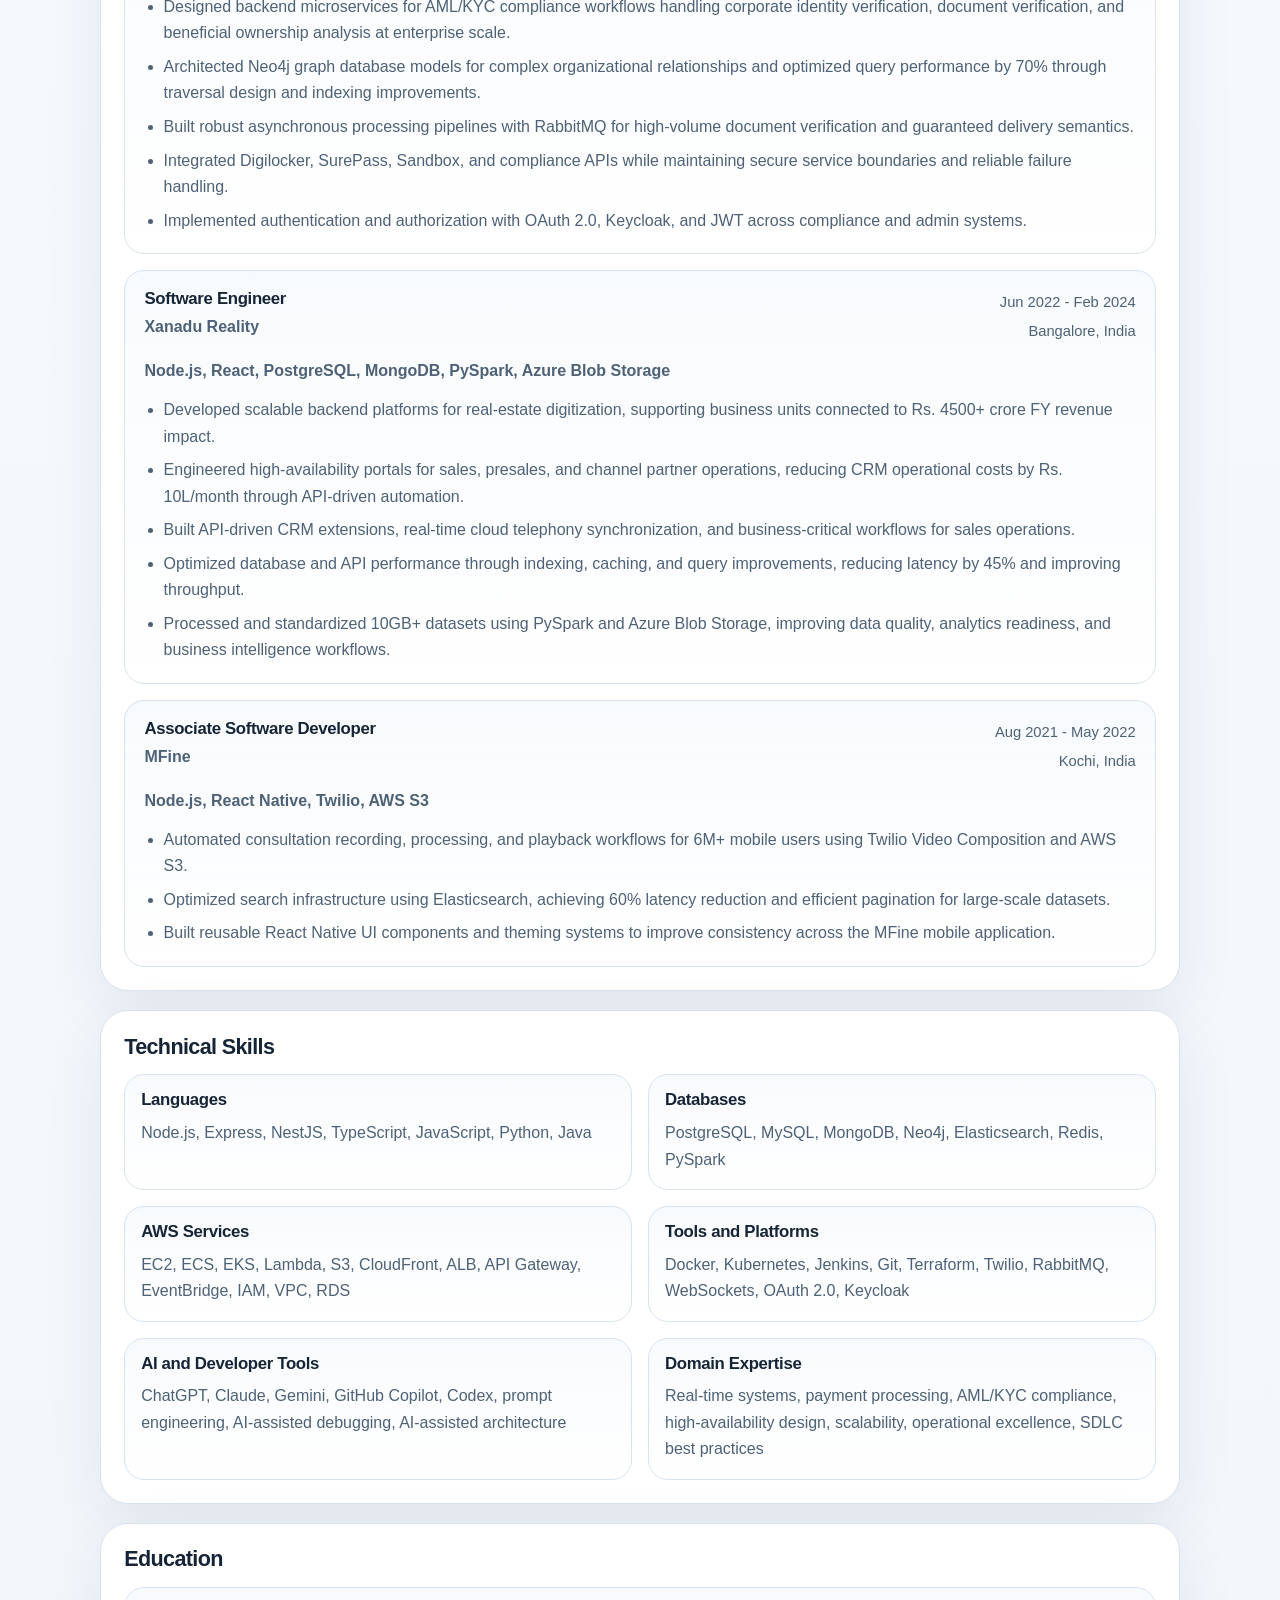
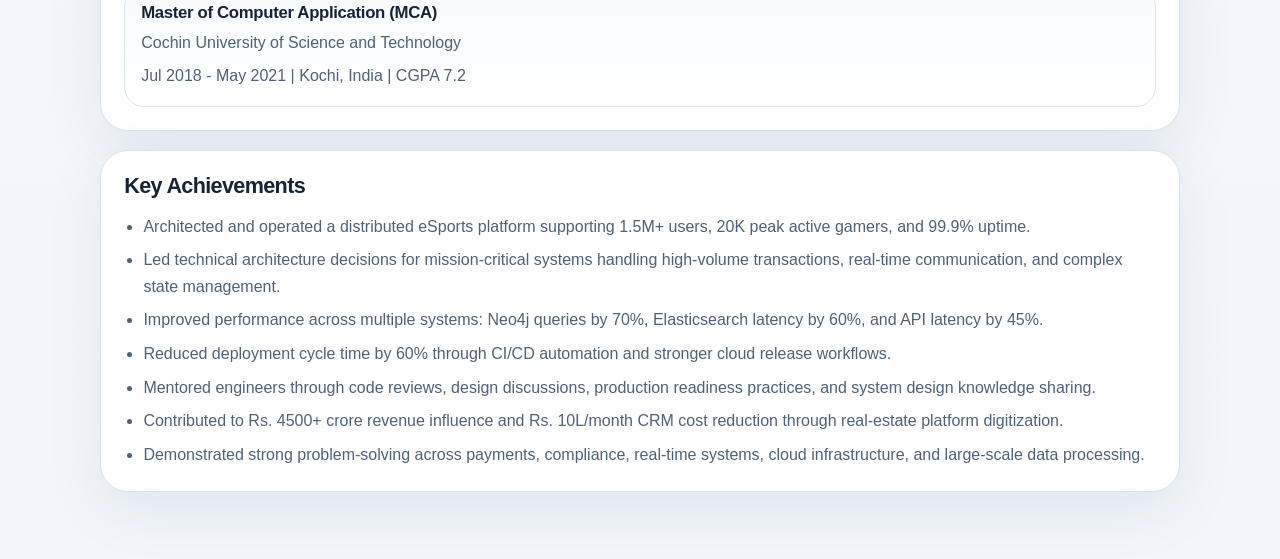
==== commit b8982285: "Improve resume content" ====
--- a/resume.html
+++ b/resume.html
@@ -3,21 +3,21 @@
 <head>
   <meta charset="UTF-8">
   <meta name="viewport" content="width=device-width, initial-scale=1.0">
-  <title>Deepak Kumar Resume | Backend Software Developer | Node.js, AWS, Microservices</title>
+  <title>Deepak Kumar Resume | Tech Lead | Distributed Systems, AWS, Microservices</title>
   <meta
     name="description"
-    content="ATS-style resume of Deepak Kumar, a backend-focused software developer and Tech Lead with experience in Node.js, TypeScript, AWS, PostgreSQL, Neo4j, RabbitMQ, WebSockets, microservices, payments, API integrations, and production systems."
+    content="ATS-style resume of Deepak Kumar, a Tech Lead and backend systems engineer with 4.5+ years designing distributed systems, AWS infrastructure, microservices, real-time platforms, payments, AML/KYC workflows, and production-grade APIs."
   >
   <meta
     name="keywords"
-    content="Deepak Kumar resume, backend developer resume, SDE resume, Node.js developer, TypeScript developer, AWS engineer, microservices, PostgreSQL, Neo4j, RabbitMQ, WebSockets, Bangalore software developer"
+    content="Deepak Kumar resume, Tech Lead resume, backend systems engineer, distributed systems, Node.js developer, TypeScript developer, AWS engineer, microservices, PostgreSQL, Neo4j, RabbitMQ, WebSockets, Bangalore software developer"
   >
   <meta name="robots" content="index,follow">
   <meta name="theme-color" content="#0d1726">
-  <meta property="og:title" content="Deepak Kumar Resume | Backend Software Developer | Node.js, AWS, Microservices">
+  <meta property="og:title" content="Deepak Kumar Resume | Tech Lead | Distributed Systems, AWS, Microservices">
   <meta
     property="og:description"
-    content="Backend-focused software developer and Tech Lead with ATS-ready experience across eSports, FinTech, HealthTech, and Real Estate."
+    content="Tech Lead with ATS-ready experience in distributed systems, AWS infrastructure, microservices, real-time platforms, FinTech compliance, HealthTech automation, and eSports scale."
   >
   <meta property="og:type" content="profile">
   <link rel="icon" type="image/svg+xml" href="favicon.svg">
@@ -28,7 +28,7 @@
       "@type": "Person",
       "name": "Deepak Kumar",
       "jobTitle": "Tech Lead",
-      "description": "Backend-focused software developer and Tech Lead with experience in Node.js, AWS, PostgreSQL, Neo4j, RabbitMQ, WebSockets, microservices, payment systems, API integrations, and production systems.",
+      "description": "Tech Lead and backend systems engineer with 4.5+ years designing distributed systems, AWS infrastructure, microservices, real-time platforms, payment systems, compliance workflows, and production APIs.",
       "email": "mailto:cusat.deepak12@gmail.com",
       "telephone": "+91-9534611809",
       "address": {
@@ -51,7 +51,9 @@
         "WebSockets",
         "Microservices",
         "Payment Gateway Integration",
-        "Data Structures and Algorithms"
+        "System Design",
+        "Distributed Systems",
+        "Operational Excellence"
       ]
     }
   </script>
@@ -63,7 +65,7 @@
         <div>
           <p class="eyebrow">Resume</p>
           <h1>Deepak Kumar</h1>
-          <p class="role-line">Backend-focused Software Developer and Tech Lead with production experience across eSports, FinTech, HealthTech, and Real Estate.</p>
+          <p class="role-line">Tech Lead and backend systems engineer with 4.5+ years designing, building, and operating distributed systems across eSports, FinTech, HealthTech, and Real Estate.</p>
         </div>
 
         <div class="hero-actions">
@@ -84,13 +86,14 @@
 
   <main class="shell resume-main">
     <section class="resume-section">
-      <h2>Core Qualifications</h2>
+      <h2>Professional Summary</h2>
       <ul class="plain-list">
-        <li>Backend-focused Software Developer and Tech Lead with hands-on ownership of production systems across eSports, FinTech, HealthTech, and Real Estate.</li>
-        <li>Strong experience building REST APIs, microservices, real-time WebSocket services, event-driven workflows, payment integrations, and cloud-backed platforms.</li>
-        <li>Production scale includes systems serving 1.5M+ users, 20K concurrent connections, 99.9% uptime, and payment flows with &lt;1% failure rate.</li>
-        <li>Practical AWS infrastructure experience across compute, containers, storage, networking, security, release workflows, monitoring, and deployment automation.</li>
-        <li>Performance-focused engineer with experience reducing deployment time by 60%, Neo4j latency by 70%, service latency by 45%, and response time from 2s to 800ms.</li>
+        <li>Tech Lead with 4.5+ years designing, building, and operating distributed backend systems with strong ownership across architecture, delivery, reliability, and production support.</li>
+        <li>Expertise in microservices architecture, system design, REST APIs, real-time WebSocket services, event-driven workflows, payment integrations, and cloud-native platforms.</li>
+        <li>Proven scale includes platforms serving 1.5M+ users, 20K peak active gamers, 99.9% uptime, and multi-gateway payment flows with strong reliability expectations.</li>
+        <li>Hands-on AWS infrastructure ownership across ECS, EKS, Lambda, EventBridge, EC2, S3, CloudFront, ALB, API Gateway, VPC, IAM, RDS, CI/CD, and deployment automation.</li>
+        <li>Performance-focused engineer with wins including 70% Neo4j query improvement, 60% Elasticsearch latency reduction, 45% API latency reduction, and 60% faster deployment cycles.</li>
+        <li>Strong foundation in design patterns, scalability, operational excellence, mentoring, code quality, and full software development lifecycle best practices.</li>
       </ul>
     </section>
 
@@ -100,7 +103,7 @@
       <article class="role-card">
         <div class="role-head">
           <div>
-            <h3>Tech Lead</h3>
+            <h3>Tech Lead - Backend Systems</h3>
             <p>Techno XO Private Limited</p>
           </div>
           <div class="role-meta">
@@ -108,19 +111,21 @@
             <span>Bangalore, India</span>
           </div>
         </div>
-        <p class="stack-line">Node.js, MongoDB, MySQL, AWS, WebSockets</p>
-        <ul>
-          <li>Lead backend delivery for an eSports ecosystem and digital store for e&amp; (Etisalat), supporting 1.5M+ users, 20K concurrent connections, and 99.9% uptime.</li>
-          <li>Architect tournament hosting, real-time chat, top-up, gift card, reward commerce, and player-facing transaction services using Node.js, WebSockets, MongoDB, MySQL, and AWS.</li>
-          <li>Integrated PayPal, PayTabs, PhonePe, and Cashfree payment flows and improved payment reliability to maintain &lt;1% failure rate.</li>
-          <li>Improved deployment automation and release workflows, reducing deployment time by 60% while supporting reliable production delivery.</li>
-        </ul>
-      </article>
-
-      <article class="role-card">
-        <div class="role-head">
-          <div>
-            <h3>SDE-1</h3>
+        <p class="stack-line">Node.js, MongoDB, MySQL, AWS ECS, Lambda, EventBridge, WebSockets, CI/CD</p>
+        <ul>
+          <li>Architected an end-to-end distributed eSports platform and digital store for e&amp; (Etisalat), serving 1.5M+ users with 99.9% uptime and high-concurrency state management.</li>
+          <li>Led system design and deployment of mission-critical microservices on AWS for tournament management, real-time communication, reward systems, payment processing, and commerce flows.</li>
+          <li>Designed scalable real-time architecture using WebSockets to support low-latency player experiences and peak activity of 20K active gamers.</li>
+          <li>Integrated PayPal, PayTabs, PhonePe, and Cashfree payment gateways across top-up, gift-card, and reward-led commerce workflows.</li>
+          <li>Optimized cloud infrastructure to support 3x traffic growth while reducing deployment cycles from 45 minutes to 18 minutes through CI/CD automation.</li>
+          <li>Mentored 5+ engineers on system design, code quality, production readiness, and operational excellence; awarded Star Performer 2025 for technical execution and leadership.</li>
+        </ul>
+      </article>
+
+      <article class="role-card">
+        <div class="role-head">
+          <div>
+            <h3>SDE-1, Compliance and Identity Platform</h3>
             <p>iBind Systems</p>
           </div>
           <div class="role-meta">
@@ -128,20 +133,20 @@
             <span>Bangalore, India</span>
           </div>
         </div>
-        <p class="stack-line">Node.js, PostgreSQL, Neo4j, RabbitMQ, AWS</p>
-        <ul>
-          <li>Designed backend services and microservices for AML, KYC, authentication, document verification, and admin-led compliance workflows.</li>
-          <li>Modeled complex corporate ownership structures in Neo4j for graph-based traversal, beneficial ownership analysis, and relationship-driven queries.</li>
-          <li>Optimized Neo4j query patterns and traversal logic, reducing graph-query latency by 70% for compliance analysis workflows.</li>
-          <li>Implemented RabbitMQ-powered background jobs, bulk processing workflows, and third-party integrations with Digilocker, SurePass, and Sandbox APIs.</li>
-          <li>Secured access flows with JWT, OAuth 2.0, and Keycloak across compliance and admin systems.</li>
-        </ul>
-      </article>
-
-      <article class="role-card">
-        <div class="role-head">
-          <div>
-            <h3>Software Developer</h3>
+        <p class="stack-line">Node.js, PostgreSQL, Neo4j, RabbitMQ, AWS, OAuth 2.0, Keycloak, JWT</p>
+        <ul>
+          <li>Designed backend microservices for AML/KYC compliance workflows handling corporate identity verification, document verification, and beneficial ownership analysis at enterprise scale.</li>
+          <li>Architected Neo4j graph database models for complex organizational relationships and optimized query performance by 70% through traversal design and indexing improvements.</li>
+          <li>Built robust asynchronous processing pipelines with RabbitMQ for high-volume document verification and guaranteed delivery semantics.</li>
+          <li>Integrated Digilocker, SurePass, Sandbox, and compliance APIs while maintaining secure service boundaries and reliable failure handling.</li>
+          <li>Implemented authentication and authorization with OAuth 2.0, Keycloak, and JWT across compliance and admin systems.</li>
+        </ul>
+      </article>
+
+      <article class="role-card">
+        <div class="role-head">
+          <div>
+            <h3>Software Engineer</h3>
             <p>Xanadu Reality</p>
           </div>
           <div class="role-meta">
@@ -149,13 +154,13 @@
             <span>Bangalore, India</span>
           </div>
         </div>
-        <p class="stack-line">Node.js, React, PostgreSQL, MongoDB, PySpark</p>
-        <ul>
-          <li>Built scalable product platforms that transformed offline real-estate operations and contributed to Rs. 4500+ crore revenue influence.</li>
-          <li>Delivered high-availability portals for sales, presales, and channel partners, reducing CRM operational costs by Rs. 10L/month.</li>
-          <li>Developed API-driven CRM extensions, real-time cloud telephony synchronization, and business-critical workflows for sales operations.</li>
-          <li>Processed and standardized 10GB+ datasets using PySpark and Azure Blob Storage to improve analytics readiness and data quality.</li>
-          <li>Improved backend and data workflow performance, reducing latency by 45% and optimizing one response path from 2s to 800ms.</li>
+        <p class="stack-line">Node.js, React, PostgreSQL, MongoDB, PySpark, Azure Blob Storage</p>
+        <ul>
+          <li>Developed scalable backend platforms for real-estate digitization, supporting business units connected to Rs. 4500+ crore FY revenue impact.</li>
+          <li>Engineered high-availability portals for sales, presales, and channel partner operations, reducing CRM operational costs by Rs. 10L/month through API-driven automation.</li>
+          <li>Built API-driven CRM extensions, real-time cloud telephony synchronization, and business-critical workflows for sales operations.</li>
+          <li>Optimized database and API performance through indexing, caching, and query improvements, reducing latency by 45% and improving throughput.</li>
+          <li>Processed and standardized 10GB+ datasets using PySpark and Azure Blob Storage, improving data quality, analytics readiness, and business intelligence workflows.</li>
         </ul>
       </article>
 
@@ -172,8 +177,8 @@
         </div>
         <p class="stack-line">Node.js, React Native, Twilio, AWS S3</p>
         <ul>
-          <li>Automated consultation recording workflows using Twilio Video Composition and AWS S3, enabling playback support for 6M+ mobile users.</li>
-          <li>Improved large-dataset search and pagination performance through Elasticsearch-based query optimization.</li>
+          <li>Automated consultation recording, processing, and playback workflows for 6M+ mobile users using Twilio Video Composition and AWS S3.</li>
+          <li>Optimized search infrastructure using Elasticsearch, achieving 60% latency reduction and efficient pagination for large-scale datasets.</li>
           <li>Built reusable React Native UI components and theming systems to improve consistency across the MFine mobile application.</li>
         </ul>
       </article>
@@ -184,11 +189,11 @@
       <div class="competency-grid">
         <article>
           <h3>Languages</h3>
-          <p>Node.js, TypeScript, JavaScript, Python, Java</p>
+          <p>Node.js, Express, NestJS, TypeScript, JavaScript, Python, Java</p>
         </article>
         <article>
           <h3>Databases</h3>
-          <p>PostgreSQL, MongoDB, Neo4j, Elasticsearch, Redis</p>
+          <p>PostgreSQL, MySQL, MongoDB, Neo4j, Elasticsearch, Redis, PySpark</p>
         </article>
         <article>
           <h3>AWS Services</h3>
@@ -197,6 +202,14 @@
         <article>
           <h3>Tools and Platforms</h3>
           <p>Docker, Kubernetes, Jenkins, Git, Terraform, Twilio, RabbitMQ, WebSockets, OAuth 2.0, Keycloak</p>
+        </article>
+        <article>
+          <h3>AI and Developer Tools</h3>
+          <p>ChatGPT, Claude, Gemini, GitHub Copilot, Codex, prompt engineering, AI-assisted debugging, AI-assisted architecture</p>
+        </article>
+        <article>
+          <h3>Domain Expertise</h3>
+          <p>Real-time systems, payment processing, AML/KYC compliance, high-availability design, scalability, operational excellence, SDLC best practices</p>
         </article>
       </div>
     </section>
@@ -213,13 +226,13 @@
     <section class="resume-section">
       <h2>Key Achievements</h2>
       <ul class="plain-list">
-        <li>Delivered eSports backend systems supporting 1.5M+ users, 20K concurrent connections, and 99.9% uptime.</li>
-        <li>Improved payment reliability across PayPal, PayTabs, PhonePe, and Cashfree flows to keep transaction failure rate at &lt;1%.</li>
-        <li>Reduced deployment time by 60% through improved release automation and cloud deployment workflows.</li>
-        <li>Reduced Neo4j graph-query latency by 70% for ownership traversal and compliance analysis.</li>
-        <li>Processed 10GB+ datasets, improved latency by 45%, and optimized one response path from 2s to 800ms.</li>
-        <li>Contributed to Rs. 4500+ crore revenue influence and Rs. 10L/month CRM cost reduction through real-estate product digitization.</li>
-        <li>Automated consultation recording and playback workflows supporting 6M+ users in the MFine mobile ecosystem.</li>
+        <li>Architected and operated a distributed eSports platform supporting 1.5M+ users, 20K peak active gamers, and 99.9% uptime.</li>
+        <li>Led technical architecture decisions for mission-critical systems handling high-volume transactions, real-time communication, and complex state management.</li>
+        <li>Improved performance across multiple systems: Neo4j queries by 70%, Elasticsearch latency by 60%, and API latency by 45%.</li>
+        <li>Reduced deployment cycle time by 60% through CI/CD automation and stronger cloud release workflows.</li>
+        <li>Mentored engineers through code reviews, design discussions, production readiness practices, and system design knowledge sharing.</li>
+        <li>Contributed to Rs. 4500+ crore revenue influence and Rs. 10L/month CRM cost reduction through real-estate platform digitization.</li>
+        <li>Demonstrated strong problem-solving across payments, compliance, real-time systems, cloud infrastructure, and large-scale data processing.</li>
       </ul>
     </section>
   </main>
